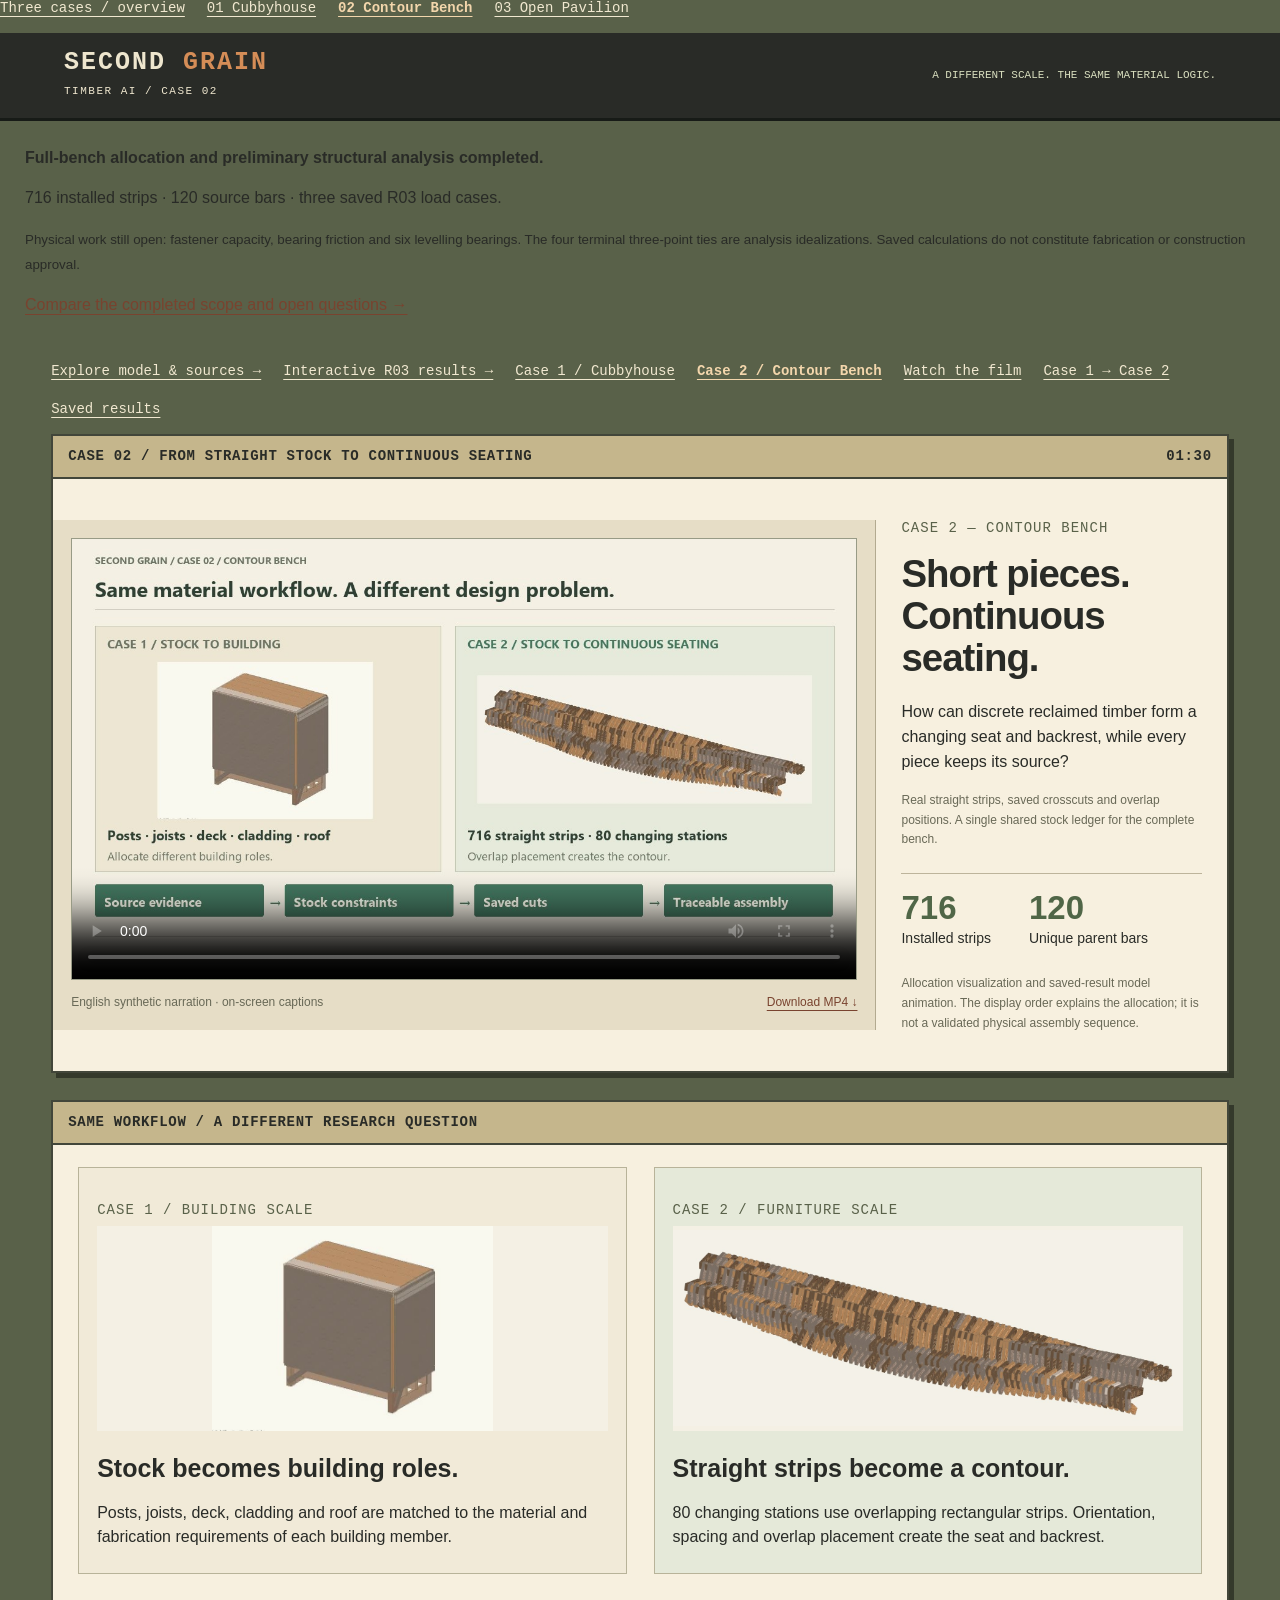
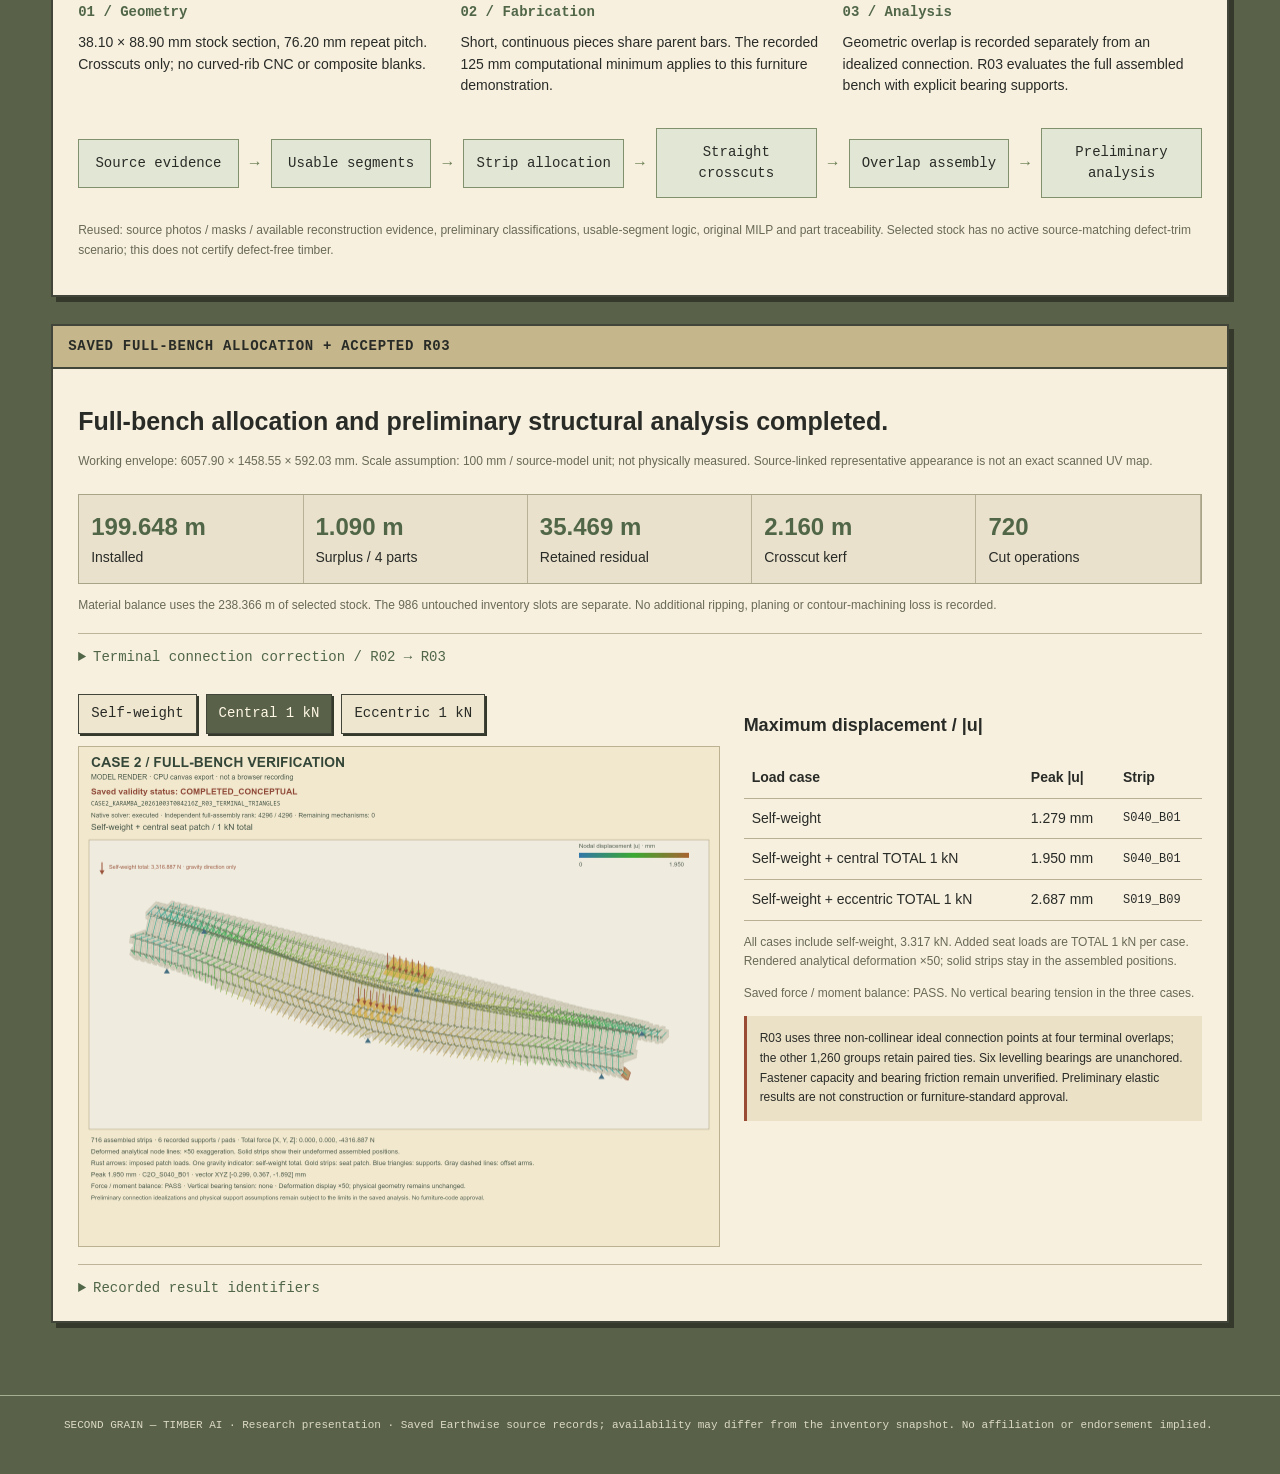
==== case2/index.html @ 90bf0694 "Publish SECOND GRAIN research website" ====
<!doctype html><html lang="en"><head><meta charset="utf-8"><meta name="viewport" content="width=device-width,initial-scale=1"><title>SECOND GRAIN — Case 2 / Contour Bench</title><meta name="description" content="Case 2: how 716 straight reclaimed strips become continuous seating. A narrated film of saved cutting, allocation and preliminary Karamba results."><link rel="stylesheet" href="story.css"><link rel="stylesheet" href="/second-grain-timber/assets/research-nav.css"></head><body><nav class="research-nav" aria-label="Research cases"><a href="/second-grain-timber/cases/">Three cases / overview</a><a href="/second-grain-timber/#allocation">01 Cubbyhouse</a><a href="/second-grain-timber/case2/explore/#assembly" aria-current="page">02 Contour Bench</a><a href="/second-grain-timber/case3/#assembly">03 Open Pavilion</a></nav>
<a class="skip" href="#film">Skip to film</a><header><a class="brand" href="/second-grain-timber/">SECOND <b>GRAIN</b><small>TIMBER AI / CASE 02</small></a><span>A DIFFERENT SCALE. THE SAME MATERIAL LOGIC.</span></header><aside class="research-scope" aria-label="Completed scope and remaining validation"><strong>Full-bench allocation and preliminary structural analysis completed.</strong><p>716 installed strips · 120 source bars · three saved R03 load cases.</p><p><small>Physical work still open: fastener capacity, bearing friction and six levelling bearings. The four terminal three-point ties are analysis idealizations. Saved calculations do not constitute fabrication or construction approval.</small></p><a href="/second-grain-timber/cases/#boundaries">Compare the completed scope and open questions →</a></aside>
<main><nav><a href="/second-grain-timber/case2/explore/#assembly">Explore model & sources →</a><a href="/second-grain-timber/case2/explore/#verification">Interactive R03 results →</a><a href="/second-grain-timber/#stock-to-building-film">Case 1 / Cubbyhouse</a><a href="#film" aria-current="page">Case 2 / Contour Bench</a><a href="#film">Watch the film</a><a href="#difference">Case 1 → Case 2</a><a href="#results">Saved results</a></nav>
<section class="window" id="film"><div class="titlebar"><span>CASE 02 / FROM STRAIGHT STOCK TO CONTINUOUS SEATING</span><span>01:30</span></div><div class="film-layout"><div class="screen"><video controls playsinline preload="metadata" poster="assets/poster.jpg"><source src="assets/case2-story.mp4" type="video/mp4"><track kind="captions" label="English" srclang="en" src="assets/case2-film.vtt">Download the MP4 to play the film.</video><div class="film-meta"><span>English synthetic narration · on-screen captions</span><a href="assets/case2-story.mp4" download>Download MP4 ↓</a></div></div><aside><p class="eyebrow">CASE 2 — CONTOUR BENCH</p><h1>Short pieces.<br>Continuous seating.</h1><p>How can discrete reclaimed timber form a changing seat and backrest, while every piece keeps its source?</p><p class="caption">Real straight strips, saved crosscuts and overlap positions. A single shared stock ledger for the complete bench.</p><div class="stats"><div><b>716</b><span>Installed strips</span></div><div><b>120</b><span>Unique parent bars</span></div></div><p class="caption">Allocation visualization and saved-result model animation. The display order explains the allocation; it is not a validated physical assembly sequence.</p></aside></div></section>
<section class="window" id="difference"><div class="titlebar">SAME WORKFLOW / A DIFFERENT RESEARCH QUESTION</div><div class="content"><div class="comparison"><article><p class="eyebrow">CASE 1 / BUILDING SCALE</p><img src="assets/case1-building.jpg" alt="Saved Case 1 allocated building model"><h2>Stock becomes building roles.</h2><p>Posts, joists, deck, cladding and roof are matched to the material and fabrication requirements of each building member.</p></article><article><p class="eyebrow">CASE 2 / FURNITURE SCALE</p><img src="assets/case2-bench.jpg" alt="The accepted complete 716-strip bench"><h2>Straight strips become a contour.</h2><p>80 changing stations use overlapping rectangular strips. Orientation, spacing and overlap placement create the seat and backrest.</p></article></div><div class="difference-grid"><div><b>01 / Geometry</b><p>38.10 × 88.90 mm stock section, 76.20 mm repeat pitch. Crosscuts only; no curved-rib CNC or composite blanks.</p></div><div><b>02 / Fabrication</b><p>Short, continuous pieces share parent bars. The recorded 125 mm computational minimum applies to this furniture demonstration.</p></div><div><b>03 / Analysis</b><p>Geometric overlap is recorded separately from an idealized connection. R03 evaluates the full assembled bench with explicit bearing supports.</p></div></div><div class="flow" aria-label="Case 2 material workflow"><span>Source evidence</span><i>→</i><span>Usable segments</span><i>→</i><span>Strip allocation</span><i>→</i><span>Straight crosscuts</span><i>→</i><span>Overlap assembly</span><i>→</i><span>Preliminary analysis</span></div><p class="caption">Reused: source photos / masks / available reconstruction evidence, preliminary classifications, usable-segment logic, original MILP and part traceability. Selected stock has no active source-matching defect-trim scenario; this does not certify defect-free timber.</p></div></section>
<section class="window" id="results"><div class="titlebar">SAVED FULL-BENCH ALLOCATION + ACCEPTED R03</div><div class="content"><h2>Full-bench allocation and preliminary structural analysis completed.</h2><p class="caption">Working envelope: 6057.90 × 1458.55 × 592.03 mm. Scale assumption: 100 mm / source-model unit; not physically measured. Source-linked representative appearance is not an exact scanned UV map.</p><div class="balance"><div><b>199.648 m</b><span>Installed</span></div><div><b>1.090 m</b><span>Surplus / 4 parts</span></div><div><b>35.469 m</b><span>Retained residual</span></div><div><b>2.160 m</b><span>Crosscut kerf</span></div><div><b>720</b><span>Cut operations</span></div></div><p class="caption">Material balance uses the 238.366 m of selected stock. The 986 untouched inventory slots are separate. No additional ripping, planing or contour-machining loss is recorded.</p><details><summary>Terminal connection correction / R02 → R03</summary><img class="detail" src="assets/terminal.png" alt="Four terminal overlap groups, original paired points and added non-collinear third point"><p class="caption">R02 is retained as mechanism diagnosis. Its invalid force/displacement results are not used for an improvement percentage.</p></details><div class="result-grid"><div><div class="case-controls" role="group" aria-label="Saved load case"><button type="button" data-case="sw" aria-pressed="false">Self-weight</button><button type="button" data-case="central" aria-pressed="true">Central 1 kN</button><button type="button" data-case="eccentric" aria-pressed="false">Eccentric 1 kN</button></div><a id="result-link" href="assets/central.png" target="_blank" rel="noopener"><img id="result-image" src="assets/central.png" alt="Saved R03 central load case with supports, loads and displacement legend"></a></div><div><h3>Maximum displacement / |u|</h3><div class="table-wrap"><table><thead><tr><th>Load case</th><th>Peak |u|</th><th>Strip</th></tr></thead><tbody><tr><td>Self-weight</td><td>1.279 mm</td><td>S040_B01</td></tr><tr><td>Self-weight + central TOTAL 1 kN</td><td>1.950 mm</td><td>S040_B01</td></tr><tr><td>Self-weight + eccentric TOTAL 1 kN</td><td>2.687 mm</td><td>S019_B09</td></tr></tbody></table></div><p class="caption">All cases include self-weight, 3.317 kN. Added seat loads are TOTAL 1 kN per case. Rendered analytical deformation ×50; solid strips stay in the assembled positions.</p><p class="caption">Saved force / moment balance: PASS. No vertical bearing tension in the three cases.</p><p class="assumptions">R03 uses three non-collinear ideal connection points at four terminal overlaps; the other 1,260 groups retain paired ties. Six levelling bearings are unanchored. Fastener capacity and bearing friction remain unverified. Preliminary elastic results are not construction or furniture-standard approval.</p></div></div><details class="records"><summary>Recorded result identifiers</summary><p>Allocation: <code>ALLOC_CASE2_FULL_20261003T072129Z_464628f7</code><br>Analysis: <code>CASE2_KARAMBA_20261003T084216Z_R03_TERMINAL_TRIANGLES</code></p><p class="caption">Saved bounded cutting-pattern result. No unrestricted global optimum claim. No detection, MILP or Karamba rerun for this presentation edit.</p><a href="assets/case.json" download>Compact saved-value extract ↓</a></details></div></section>
</main><footer>SECOND GRAIN — TIMBER AI · Research presentation · Saved Earthwise source records; availability may differ from the inventory snapshot. No affiliation or endorsement implied.</footer><script src="story.js"></script></body></html>
---- case2/story.css ----
:root{--paper:#eee6ce;--panel:#f7f0df;--ink:#292b27;--olive:#596149;--rust:#994c33;--line:#42463a;--muted:#696957}*{box-sizing:border-box}html{scroll-behavior:smooth}body{margin:0;background:var(--olive);color:var(--ink);font:16px/1.55 "Segoe UI",Arial,sans-serif}a{color:#79432f;text-underline-offset:4px}a:focus-visible,button:focus-visible,summary:focus-visible{outline:3px solid #d89b47;outline-offset:4px}.skip{position:absolute;left:-9999px}.skip:focus{left:12px;top:12px;background:white;padding:10px;z-index:10}header{background:#292b27;color:var(--paper);min-height:76px;border-bottom:3px solid #171b17;display:flex;align-items:center;justify-content:space-between;gap:20px;padding:17px 5vw}.brand{color:var(--paper);font:700 25px/1 Consolas,monospace;letter-spacing:2px;text-decoration:none}.brand b{color:#d58d57}.brand small{display:block;font:11px/1.7 Consolas,monospace;letter-spacing:1.5px;margin-top:7px}header>span{font:11px/1.4 Consolas,monospace;color:#d9dfbf}main{max-width:1510px;margin:0 auto;padding:20px 4vw 45px}nav{display:flex;gap:22px;margin:0 0 17px;flex-wrap:wrap}nav a{color:#f1e8d0;font:13px Consolas,monospace}.window{background:var(--panel);border:2px solid var(--line);box-shadow:5px 5px #34392b;scroll-margin-top:20px;margin-bottom:27px}.titlebar{background:#c5b68c;border-bottom:2px solid var(--line);padding:10px 15px;display:flex;justify-content:space-between;gap:20px;font:700 12px/1.5 Consolas,monospace;letter-spacing:.7px}.film-layout{display:grid;grid-template-columns:minmax(0,2.35fr) minmax(260px,1fr);align-items:center}.screen{padding:18px;background:#e6ddc6;border-right:1px solid #b3aa90}video{display:block;width:100%;aspect-ratio:16/9;background:#f4f0e4;border:1px solid #989b86}.film-meta{display:flex;justify-content:space-between;gap:18px;flex-wrap:wrap;margin-top:13px;font-size:12px;color:var(--muted)}aside{padding:25px}.eyebrow{font:12px/1.5 Consolas,monospace;color:#596149;letter-spacing:1px}h1{font-size:clamp(28px,3vw,43px);line-height:1.1;letter-spacing:-1px;margin:13px 0 21px}h2{font-size:25px;line-height:1.25;margin:15px 0}h3{font-size:18px}.caption{font-size:12px;line-height:1.65;color:var(--muted)}.stats{display:flex;gap:38px;margin:23px 0;border-top:1px solid #bdb49b;padding-top:16px}.stats b{display:block;font-size:33px;color:#506647;line-height:1.1}.stats span{font-size:12px}.content{padding:22px 25px}.comparison{display:grid;grid-template-columns:1fr 1fr;gap:27px}.comparison article{border:1px solid #b8b399;background:#f1ead8;padding:18px}.comparison article:last-child{background:#e5e9d9}.comparison img{width:100%;height:205px;object-fit:contain;background:#f4f0e4}.comparison p{margin-bottom:5px}.difference-grid{display:grid;grid-template-columns:repeat(3,1fr);gap:23px;margin:25px 0 22px}.difference-grid b{font:700 14px Consolas,monospace;color:#506647}.difference-grid p{font-size:14px;margin:8px 0}.flow{display:flex;align-items:center;gap:8px;flex-wrap:wrap;margin:23px 0}.flow span{flex:1;min-width:120px;text-align:center;padding:13px 7px;border:1px solid #81916e;background:#e1e7d4;font:12px/1.5 Consolas,monospace}.flow i{font-style:normal;color:#697d51}.balance{display:grid;grid-template-columns:repeat(5,1fr);border:1px solid #a8a487;margin-top:22px}.balance>div{padding:13px 12px;background:#e9e1cc;border-right:1px solid #b8b197}.balance b{display:block;font-size:24px;color:#506647}.balance span{font-size:12px}.result-grid{display:grid;grid-template-columns:1.4fr 1fr;gap:24px;margin:26px 0 16px}.result-grid img{width:100%;display:block;border:1px solid #bcb292;margin-top:12px}button{font:12px/1.4 Consolas,monospace;padding:9px 12px;background:var(--paper);border:1px solid #42463a;box-shadow:2px 2px #34392b;cursor:pointer;color:var(--ink)}button[aria-pressed=true]{background:#596149;color:#fff8e5}.case-controls{display:flex;gap:9px;flex-wrap:wrap}.table-wrap{overflow:auto}table{border-collapse:collapse;font-size:12px;width:100%}td,th{text-align:left;padding:9px 8px;border-bottom:1px solid #b9b094}td:last-child{white-space:nowrap;font:12px Consolas,monospace}.assumptions{border-left:3px solid #994c33;background:#ebe1c7;padding:13px;font-size:12px;line-height:1.65}details{border-top:1px solid #bdb49a;margin-top:17px;padding-top:12px}summary{cursor:pointer;font:13px/1.6 Consolas,monospace;color:#506647}.detail{display:block;max-width:100%;width:830px;margin:18px auto}code{font-size:11px;overflow-wrap:anywhere}.records p{font-size:12px}.workspace-links{display:flex;gap:20px;flex-wrap:wrap}.workspace-links[hidden]{display:none}footer{border-top:1px solid #a6ad91;color:#dddac4;padding:20px 5vw;font:11px/1.7 Consolas,monospace}@media(max-width:1060px){.film-layout{grid-template-columns:1fr}.screen{border-right:0;border-bottom:1px solid #b3aa90}aside{display:grid;grid-template-columns:1fr 1fr;gap:0 25px}aside h1{grid-column:1;grid-row:2/5}aside>.eyebrow{grid-column:1/-1}aside p{margin:7px 0}.stats{margin:10px 0;grid-column:2}.result-grid{grid-template-columns:1fr 1fr}}@media(max-width:720px){header{padding:16px 20px;align-items:flex-start}header>span{max-width:145px;font-size:9px}.brand{font-size:19px}main{padding:16px 12px 30px}.window{box-shadow:3px 3px #34392b}.titlebar{font-size:10px}.content{padding:17px}.screen{padding:9px}.film-meta{font-size:11px}.comparison,.result-grid,.difference-grid{grid-template-columns:1fr}.comparison img{height:180px}.balance{grid-template-columns:1fr 1fr}.balance>div{border-bottom:1px solid #b8b197}.balance b{font-size:23px}aside{display:block;padding:20px}aside h1{font-size:34px}.stats{margin:20px 0}.flow{gap:6px}.flow span{min-width:90px}.flow i{display:none}h2{font-size:22px}}@media(prefers-reduced-motion:reduce){html{scroll-behavior:auto}}

nav a,button,.titlebar,.eyebrow,.flow span,.stats span,.balance span,summary{font-size:14px}nav a[aria-current=page]{font-weight:bold;color:#f3d6ac}.table-wrap table{font-size:14px}.records p{font-size:14px}
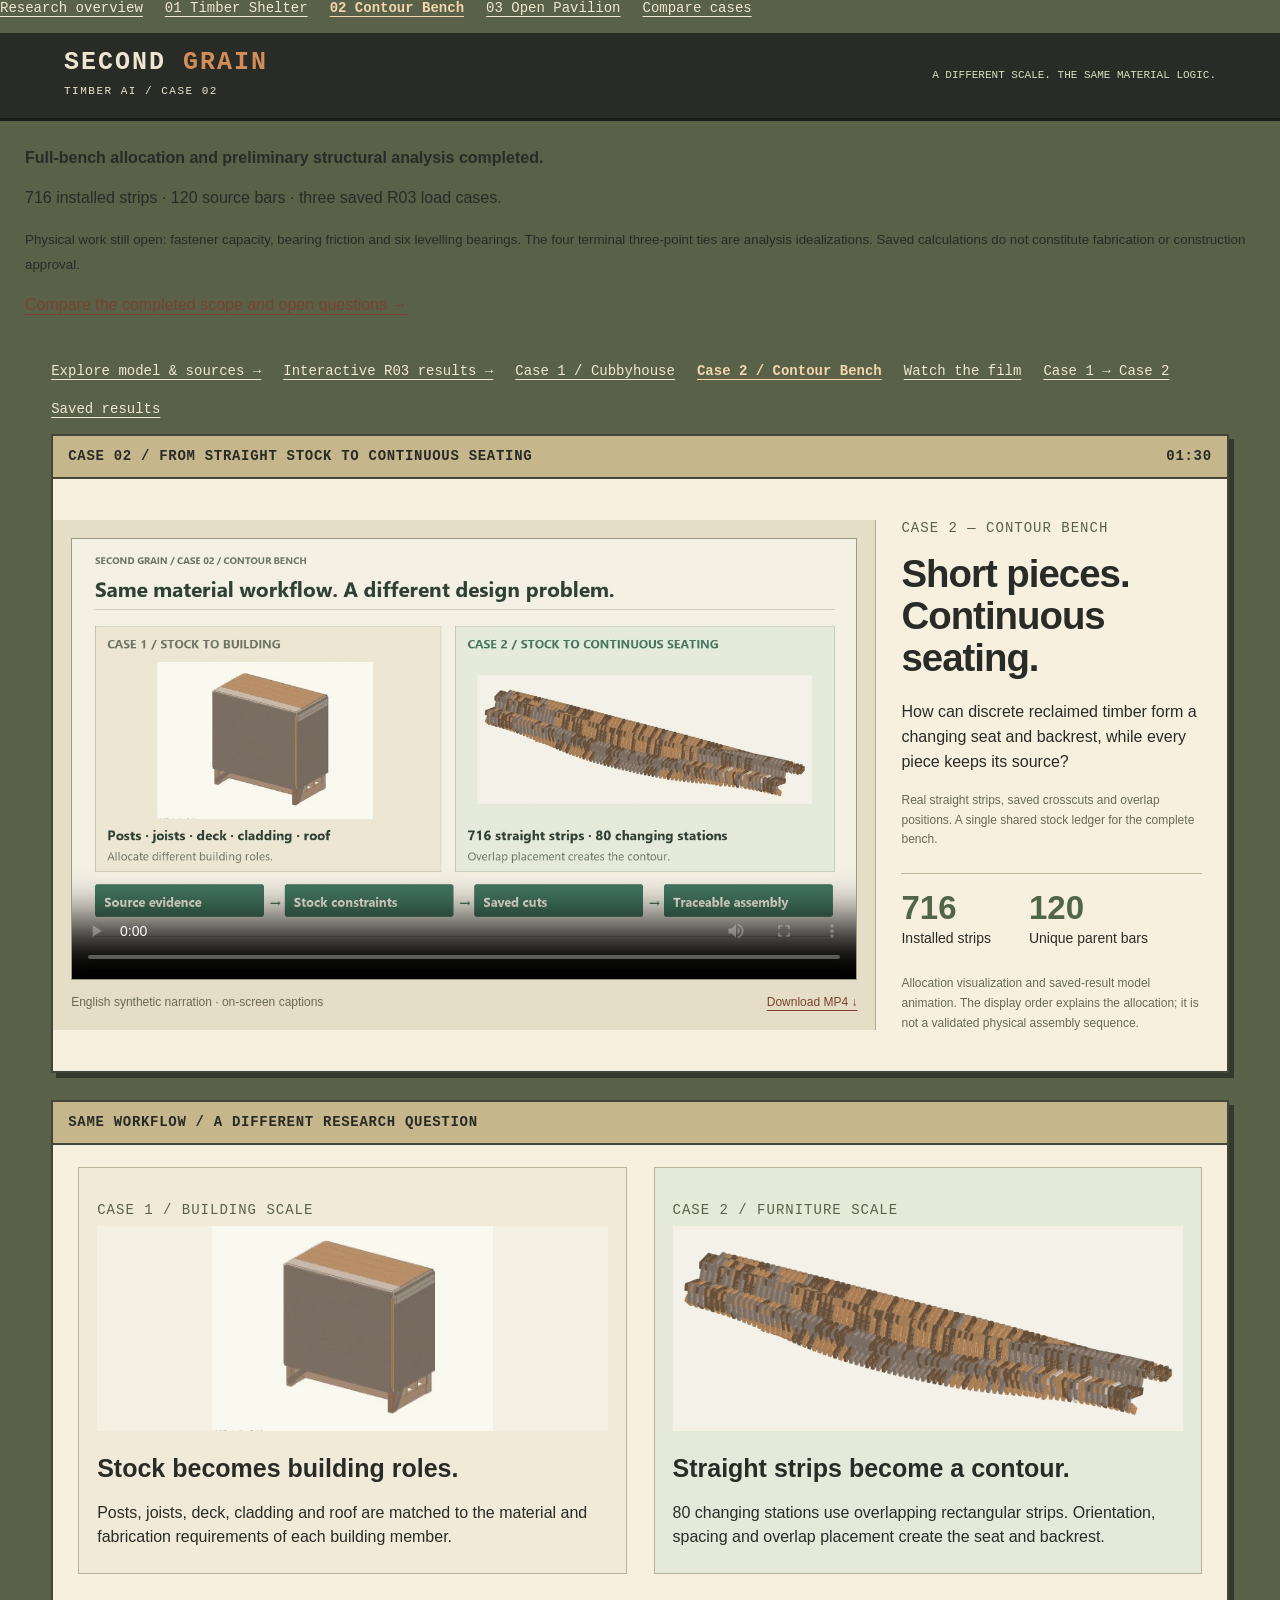
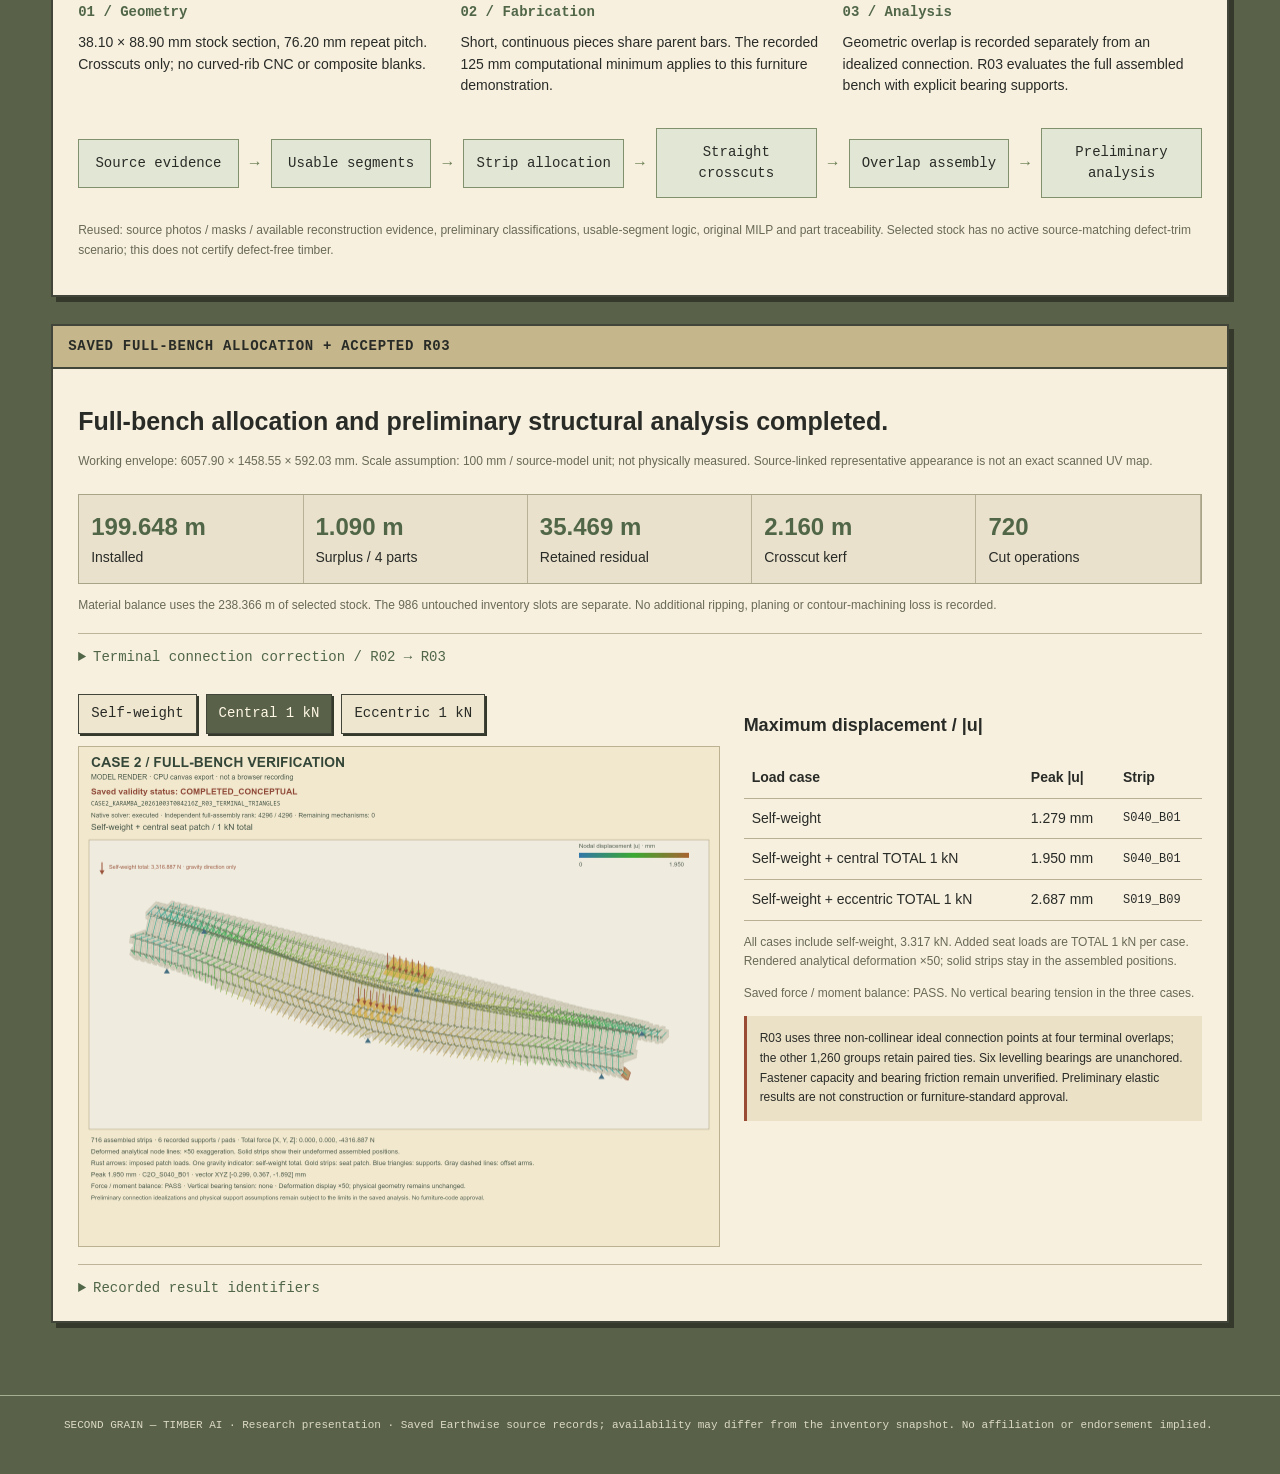
==== commit 16ab620f: "Refine the research presentation with Impeccable" ====
--- a/case2/index.html
+++ b/case2/index.html
@@ -1,4 +1,4 @@
-<!doctype html><html lang="en"><head><meta charset="utf-8"><meta name="viewport" content="width=device-width,initial-scale=1"><title>SECOND GRAIN — Case 2 / Contour Bench</title><meta name="description" content="Case 2: how 716 straight reclaimed strips become continuous seating. A narrated film of saved cutting, allocation and preliminary Karamba results."><link rel="stylesheet" href="story.css"><link rel="stylesheet" href="/second-grain-timber/assets/research-nav.css"></head><body><nav class="research-nav" aria-label="Research cases"><a href="/second-grain-timber/cases/">Three cases / overview</a><a href="/second-grain-timber/#allocation">01 Cubbyhouse</a><a href="/second-grain-timber/case2/explore/#assembly" aria-current="page">02 Contour Bench</a><a href="/second-grain-timber/case3/#assembly">03 Open Pavilion</a></nav>
+<!doctype html><html lang="en"><head><meta charset="utf-8"><meta name="viewport" content="width=device-width,initial-scale=1"><title>SECOND GRAIN — Case 2 / Contour Bench</title><meta name="description" content="Case 2: how 716 straight reclaimed strips become continuous seating. A narrated film of saved cutting, allocation and preliminary Karamba results."><link rel="stylesheet" href="story.css"><link rel="stylesheet" href="/second-grain-timber/assets/research-nav.css"></head><body><nav class="research-nav" aria-label="Research cases"><a href="/second-grain-timber/showcase/#overview">Research overview</a><a href="/second-grain-timber/#allocation">01 Timber Shelter</a><a href="/second-grain-timber/case2/explore/#assembly" aria-current="page">02 Contour Bench</a><a href="/second-grain-timber/case3/#assembly">03 Open Pavilion</a><a class="research-return" href="/second-grain-timber/showcase/#cases">Compare cases</a></nav>
 <a class="skip" href="#film">Skip to film</a><header><a class="brand" href="/second-grain-timber/">SECOND <b>GRAIN</b><small>TIMBER AI / CASE 02</small></a><span>A DIFFERENT SCALE. THE SAME MATERIAL LOGIC.</span></header><aside class="research-scope" aria-label="Completed scope and remaining validation"><strong>Full-bench allocation and preliminary structural analysis completed.</strong><p>716 installed strips · 120 source bars · three saved R03 load cases.</p><p><small>Physical work still open: fastener capacity, bearing friction and six levelling bearings. The four terminal three-point ties are analysis idealizations. Saved calculations do not constitute fabrication or construction approval.</small></p><a href="/second-grain-timber/cases/#boundaries">Compare the completed scope and open questions →</a></aside>
 <main><nav><a href="/second-grain-timber/case2/explore/#assembly">Explore model & sources →</a><a href="/second-grain-timber/case2/explore/#verification">Interactive R03 results →</a><a href="/second-grain-timber/#stock-to-building-film">Case 1 / Cubbyhouse</a><a href="#film" aria-current="page">Case 2 / Contour Bench</a><a href="#film">Watch the film</a><a href="#difference">Case 1 → Case 2</a><a href="#results">Saved results</a></nav>
 <section class="window" id="film"><div class="titlebar"><span>CASE 02 / FROM STRAIGHT STOCK TO CONTINUOUS SEATING</span><span>01:30</span></div><div class="film-layout"><div class="screen"><video controls playsinline preload="metadata" poster="assets/poster.jpg"><source src="assets/case2-story.mp4" type="video/mp4"><track kind="captions" label="English" srclang="en" src="assets/case2-film.vtt">Download the MP4 to play the film.</video><div class="film-meta"><span>English synthetic narration · on-screen captions</span><a href="assets/case2-story.mp4" download>Download MP4 ↓</a></div></div><aside><p class="eyebrow">CASE 2 — CONTOUR BENCH</p><h1>Short pieces.<br>Continuous seating.</h1><p>How can discrete reclaimed timber form a changing seat and backrest, while every piece keeps its source?</p><p class="caption">Real straight strips, saved crosscuts and overlap positions. A single shared stock ledger for the complete bench.</p><div class="stats"><div><b>716</b><span>Installed strips</span></div><div><b>120</b><span>Unique parent bars</span></div></div><p class="caption">Allocation visualization and saved-result model animation. The display order explains the allocation; it is not a validated physical assembly sequence.</p></aside></div></section>
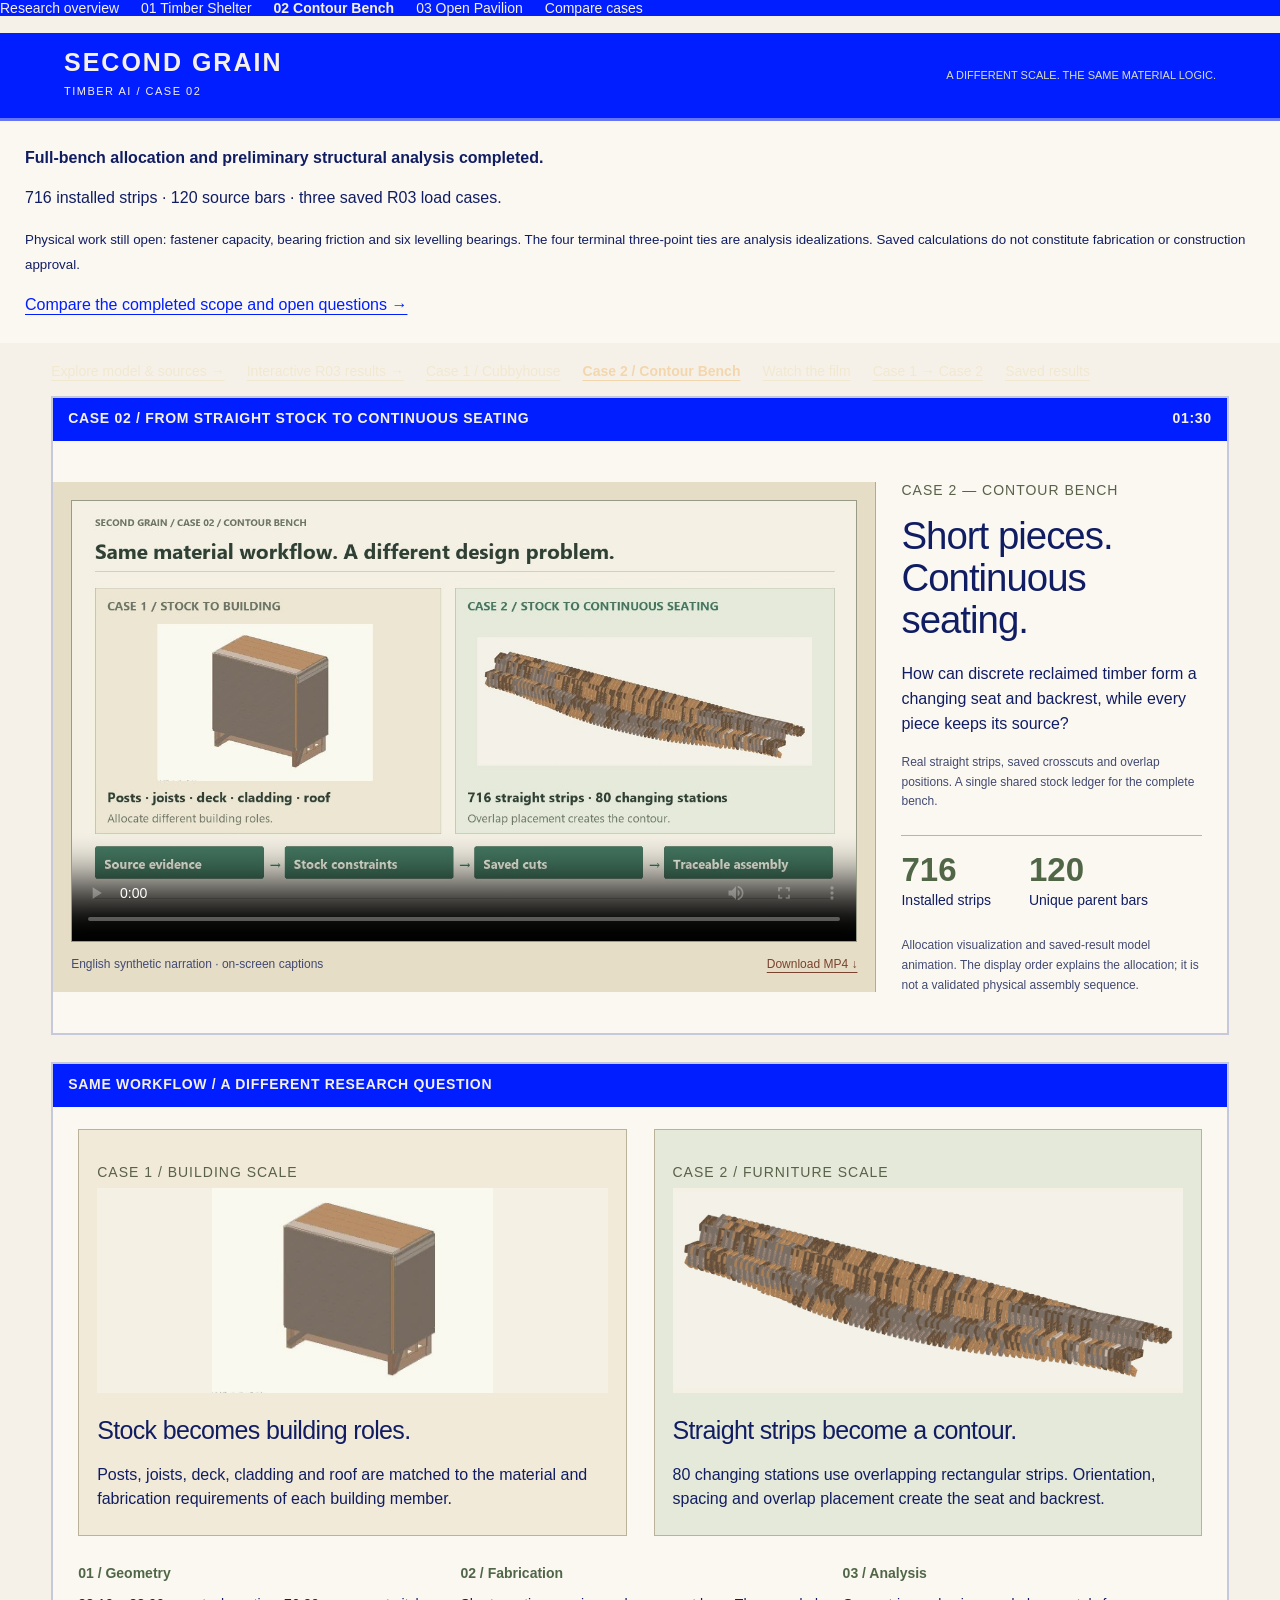
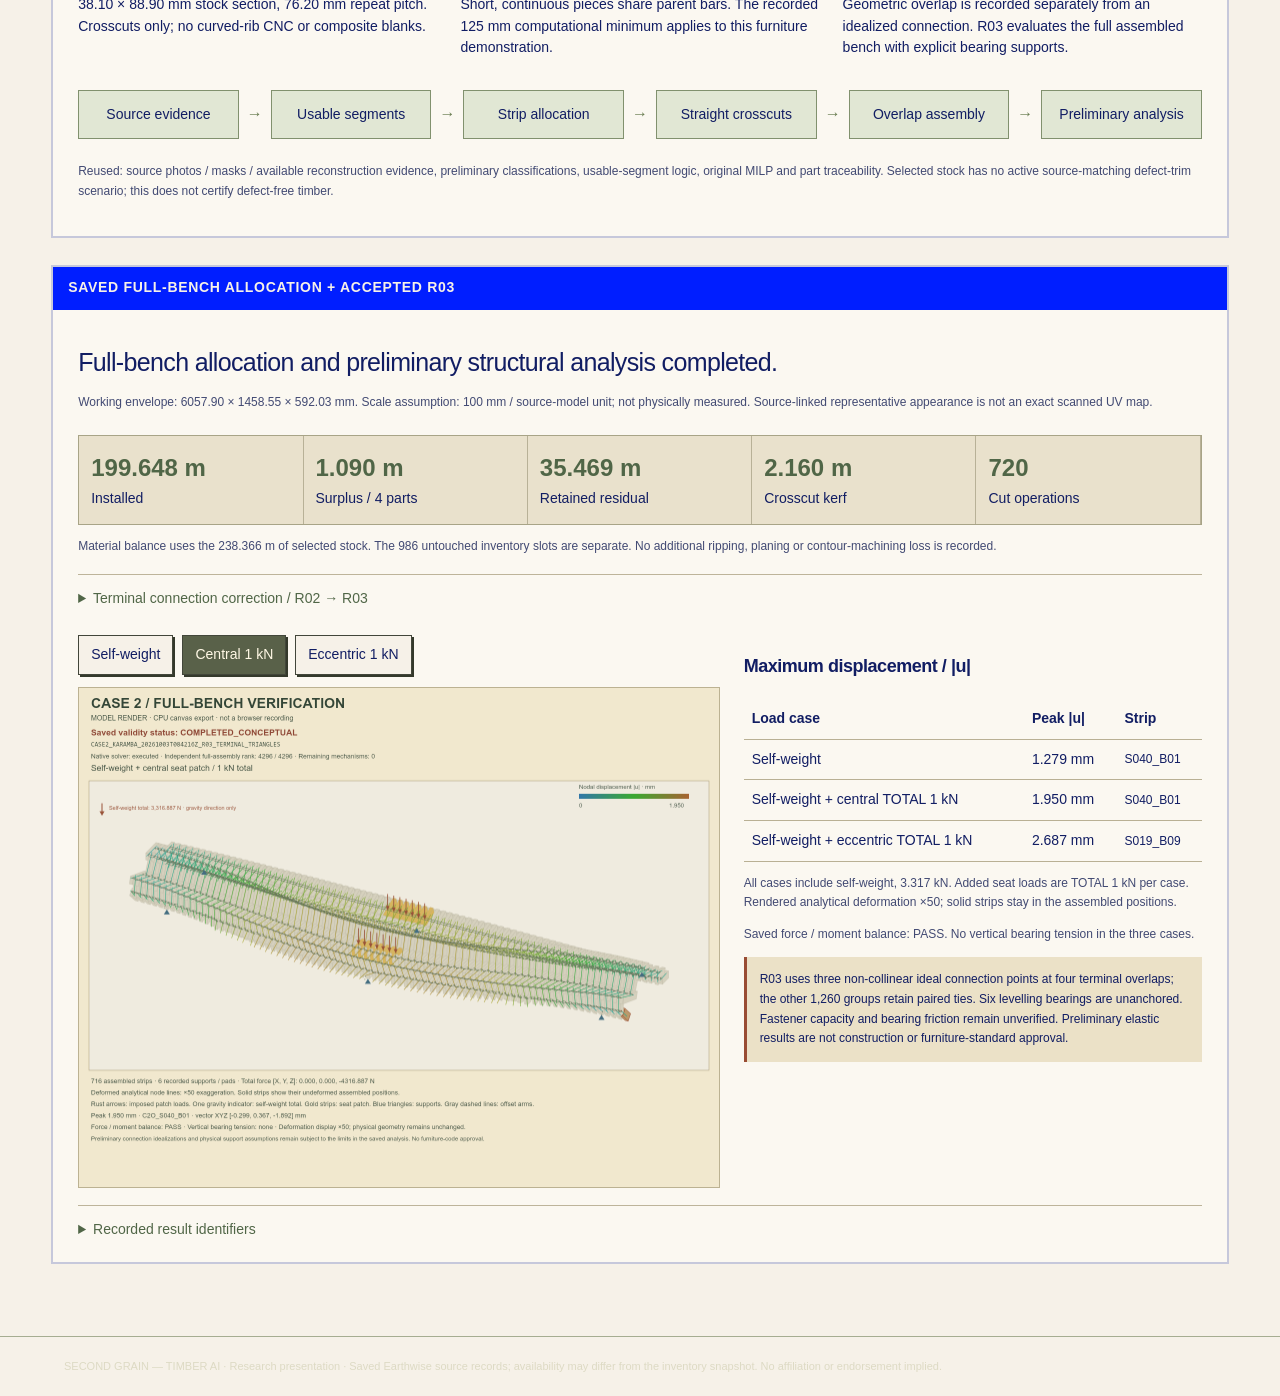
==== commit 9762aeb5: "Apply the electric-blue portfolio palette across the research site" ====
--- a/case2/index.html
+++ b/case2/index.html
@@ -1,7 +1,9 @@
-<!doctype html><html lang="en"><head><meta charset="utf-8"><meta name="viewport" content="width=device-width,initial-scale=1"><title>SECOND GRAIN — Case 2 / Contour Bench</title><meta name="description" content="Case 2: how 716 straight reclaimed strips become continuous seating. A narrated film of saved cutting, allocation and preliminary Karamba results."><link rel="stylesheet" href="story.css"><link rel="stylesheet" href="/second-grain-timber/assets/research-nav.css"></head><body><nav class="research-nav" aria-label="Research cases"><a href="/second-grain-timber/showcase/#overview">Research overview</a><a href="/second-grain-timber/#allocation">01 Timber Shelter</a><a href="/second-grain-timber/case2/explore/#assembly" aria-current="page">02 Contour Bench</a><a href="/second-grain-timber/case3/#assembly">03 Open Pavilion</a><a class="research-return" href="/second-grain-timber/showcase/#cases">Compare cases</a></nav>
-<a class="skip" href="#film">Skip to film</a><header><a class="brand" href="/second-grain-timber/">SECOND <b>GRAIN</b><small>TIMBER AI / CASE 02</small></a><span>A DIFFERENT SCALE. THE SAME MATERIAL LOGIC.</span></header><aside class="research-scope" aria-label="Completed scope and remaining validation"><strong>Full-bench allocation and preliminary structural analysis completed.</strong><p>716 installed strips · 120 source bars · three saved R03 load cases.</p><p><small>Physical work still open: fastener capacity, bearing friction and six levelling bearings. The four terminal three-point ties are analysis idealizations. Saved calculations do not constitute fabrication or construction approval.</small></p><a href="/second-grain-timber/cases/#boundaries">Compare the completed scope and open questions →</a></aside>
-<main><nav><a href="/second-grain-timber/case2/explore/#assembly">Explore model & sources →</a><a href="/second-grain-timber/case2/explore/#verification">Interactive R03 results →</a><a href="/second-grain-timber/#stock-to-building-film">Case 1 / Cubbyhouse</a><a href="#film" aria-current="page">Case 2 / Contour Bench</a><a href="#film">Watch the film</a><a href="#difference">Case 1 → Case 2</a><a href="#results">Saved results</a></nav>
-<section class="window" id="film"><div class="titlebar"><span>CASE 02 / FROM STRAIGHT STOCK TO CONTINUOUS SEATING</span><span>01:30</span></div><div class="film-layout"><div class="screen"><video controls playsinline preload="metadata" poster="assets/poster.jpg"><source src="assets/case2-story.mp4" type="video/mp4"><track kind="captions" label="English" srclang="en" src="assets/case2-film.vtt">Download the MP4 to play the film.</video><div class="film-meta"><span>English synthetic narration · on-screen captions</span><a href="assets/case2-story.mp4" download>Download MP4 ↓</a></div></div><aside><p class="eyebrow">CASE 2 — CONTOUR BENCH</p><h1>Short pieces.<br>Continuous seating.</h1><p>How can discrete reclaimed timber form a changing seat and backrest, while every piece keeps its source?</p><p class="caption">Real straight strips, saved crosscuts and overlap positions. A single shared stock ledger for the complete bench.</p><div class="stats"><div><b>716</b><span>Installed strips</span></div><div><b>120</b><span>Unique parent bars</span></div></div><p class="caption">Allocation visualization and saved-result model animation. The display order explains the allocation; it is not a validated physical assembly sequence.</p></aside></div></section>
-<section class="window" id="difference"><div class="titlebar">SAME WORKFLOW / A DIFFERENT RESEARCH QUESTION</div><div class="content"><div class="comparison"><article><p class="eyebrow">CASE 1 / BUILDING SCALE</p><img src="assets/case1-building.jpg" alt="Saved Case 1 allocated building model"><h2>Stock becomes building roles.</h2><p>Posts, joists, deck, cladding and roof are matched to the material and fabrication requirements of each building member.</p></article><article><p class="eyebrow">CASE 2 / FURNITURE SCALE</p><img src="assets/case2-bench.jpg" alt="The accepted complete 716-strip bench"><h2>Straight strips become a contour.</h2><p>80 changing stations use overlapping rectangular strips. Orientation, spacing and overlap placement create the seat and backrest.</p></article></div><div class="difference-grid"><div><b>01 / Geometry</b><p>38.10 × 88.90 mm stock section, 76.20 mm repeat pitch. Crosscuts only; no curved-rib CNC or composite blanks.</p></div><div><b>02 / Fabrication</b><p>Short, continuous pieces share parent bars. The recorded 125 mm computational minimum applies to this furniture demonstration.</p></div><div><b>03 / Analysis</b><p>Geometric overlap is recorded separately from an idealized connection. R03 evaluates the full assembled bench with explicit bearing supports.</p></div></div><div class="flow" aria-label="Case 2 material workflow"><span>Source evidence</span><i>→</i><span>Usable segments</span><i>→</i><span>Strip allocation</span><i>→</i><span>Straight crosscuts</span><i>→</i><span>Overlap assembly</span><i>→</i><span>Preliminary analysis</span></div><p class="caption">Reused: source photos / masks / available reconstruction evidence, preliminary classifications, usable-segment logic, original MILP and part traceability. Selected stock has no active source-matching defect-trim scenario; this does not certify defect-free timber.</p></div></section>
-<section class="window" id="results"><div class="titlebar">SAVED FULL-BENCH ALLOCATION + ACCEPTED R03</div><div class="content"><h2>Full-bench allocation and preliminary structural analysis completed.</h2><p class="caption">Working envelope: 6057.90 × 1458.55 × 592.03 mm. Scale assumption: 100 mm / source-model unit; not physically measured. Source-linked representative appearance is not an exact scanned UV map.</p><div class="balance"><div><b>199.648 m</b><span>Installed</span></div><div><b>1.090 m</b><span>Surplus / 4 parts</span></div><div><b>35.469 m</b><span>Retained residual</span></div><div><b>2.160 m</b><span>Crosscut kerf</span></div><div><b>720</b><span>Cut operations</span></div></div><p class="caption">Material balance uses the 238.366 m of selected stock. The 986 untouched inventory slots are separate. No additional ripping, planing or contour-machining loss is recorded.</p><details><summary>Terminal connection correction / R02 → R03</summary><img class="detail" src="assets/terminal.png" alt="Four terminal overlap groups, original paired points and added non-collinear third point"><p class="caption">R02 is retained as mechanism diagnosis. Its invalid force/displacement results are not used for an improvement percentage.</p></details><div class="result-grid"><div><div class="case-controls" role="group" aria-label="Saved load case"><button type="button" data-case="sw" aria-pressed="false">Self-weight</button><button type="button" data-case="central" aria-pressed="true">Central 1 kN</button><button type="button" data-case="eccentric" aria-pressed="false">Eccentric 1 kN</button></div><a id="result-link" href="assets/central.png" target="_blank" rel="noopener"><img id="result-image" src="assets/central.png" alt="Saved R03 central load case with supports, loads and displacement legend"></a></div><div><h3>Maximum displacement / |u|</h3><div class="table-wrap"><table><thead><tr><th>Load case</th><th>Peak |u|</th><th>Strip</th></tr></thead><tbody><tr><td>Self-weight</td><td>1.279 mm</td><td>S040_B01</td></tr><tr><td>Self-weight + central TOTAL 1 kN</td><td>1.950 mm</td><td>S040_B01</td></tr><tr><td>Self-weight + eccentric TOTAL 1 kN</td><td>2.687 mm</td><td>S019_B09</td></tr></tbody></table></div><p class="caption">All cases include self-weight, 3.317 kN. Added seat loads are TOTAL 1 kN per case. Rendered analytical deformation ×50; solid strips stay in the assembled positions.</p><p class="caption">Saved force / moment balance: PASS. No vertical bearing tension in the three cases.</p><p class="assumptions">R03 uses three non-collinear ideal connection points at four terminal overlaps; the other 1,260 groups retain paired ties. Six levelling bearings are unanchored. Fastener capacity and bearing friction remain unverified. Preliminary elastic results are not construction or furniture-standard approval.</p></div></div><details class="records"><summary>Recorded result identifiers</summary><p>Allocation: <code>ALLOC_CASE2_FULL_20261003T072129Z_464628f7</code><br>Analysis: <code>CASE2_KARAMBA_20261003T084216Z_R03_TERMINAL_TRIANGLES</code></p><p class="caption">Saved bounded cutting-pattern result. No unrestricted global optimum claim. No detection, MILP or Karamba rerun for this presentation edit.</p><a href="assets/case.json" download>Compact saved-value extract ↓</a></details></div></section>
+<!doctype html><html lang="en"><head><meta charset="utf-8"><meta name="viewport" content="width=device-width,initial-scale=1"><title>SECOND GRAIN — Case 2 / Contour Bench</title><meta name="description" content="Case 2: how 716 straight reclaimed strips become continuous seating. A narrated film of saved cutting, allocation and preliminary Karamba results."><link rel="stylesheet" href="story.css"><link rel="stylesheet" href="/second-grain-timber/assets/research-nav.css">
+<link rel="stylesheet" href="../assets/blueprint.css?v=20261108-blue">
+</head><body><nav class="research-nav" aria-label="Research cases"><a href="/second-grain-timber/showcase/#overview">Research overview</a><a href="/second-grain-timber/#allocation">01 Timber Shelter</a><a href="/second-grain-timber/case2/explore/#assembly" aria-current="page">02 Contour Bench</a><a href="/second-grain-timber/case3/#assembly">03 Open Pavilion</a><a class="research-return" href="/second-grain-timber/showcase/#cases">Compare cases</a></nav>
+<a class="skip" href="#film">Skip to film</a><header><a class="brand" href="/second-grain-timber/">SECOND <b>GRAIN</b><small>TIMBER AI / CASE 02</small></a><span>A DIFFERENT SCALE. THE SAME MATERIAL LOGIC.</span></header><aside class="research-scope" aria-label="Completed scope and remaining validation"><strong>Full-bench allocation and preliminary structural analysis completed.</strong><p>716 installed strips · 120 source bars · three saved R03 load cases.</p><p><small>Physical work still open: fastener capacity, bearing friction and six levelling bearings. The four terminal three-point ties are analysis idealizations. Saved calculations do not constitute fabrication or construction approval.</small></p><a href="/second-grain-timber/cases/#boundaries">Compare the completed scope and open questions →</a></aside>
+<main><nav><a href="/second-grain-timber/case2/explore/#assembly">Explore model & sources →</a><a href="/second-grain-timber/case2/explore/#verification">Interactive R03 results →</a><a href="/second-grain-timber/#stock-to-building-film">Case 1 / Cubbyhouse</a><a href="#film" aria-current="page">Case 2 / Contour Bench</a><a href="#film">Watch the film</a><a href="#difference">Case 1 → Case 2</a><a href="#results">Saved results</a></nav>
+<section class="window" id="film"><div class="titlebar"><span>CASE 02 / FROM STRAIGHT STOCK TO CONTINUOUS SEATING</span><span>01:30</span></div><div class="film-layout"><div class="screen"><video controls playsinline preload="metadata" poster="assets/poster.jpg"><source src="assets/case2-story.mp4" type="video/mp4"><track kind="captions" label="English" srclang="en" src="assets/case2-film.vtt">Download the MP4 to play the film.</video><div class="film-meta"><span>English synthetic narration · on-screen captions</span><a href="assets/case2-story.mp4" download>Download MP4 ↓</a></div></div><aside><p class="eyebrow">CASE 2 — CONTOUR BENCH</p><h1>Short pieces.<br>Continuous seating.</h1><p>How can discrete reclaimed timber form a changing seat and backrest, while every piece keeps its source?</p><p class="caption">Real straight strips, saved crosscuts and overlap positions. A single shared stock ledger for the complete bench.</p><div class="stats"><div><b>716</b><span>Installed strips</span></div><div><b>120</b><span>Unique parent bars</span></div></div><p class="caption">Allocation visualization and saved-result model animation. The display order explains the allocation; it is not a validated physical assembly sequence.</p></aside></div></section>
+<section class="window" id="difference"><div class="titlebar">SAME WORKFLOW / A DIFFERENT RESEARCH QUESTION</div><div class="content"><div class="comparison"><article><p class="eyebrow">CASE 1 / BUILDING SCALE</p><img src="assets/case1-building.jpg" alt="Saved Case 1 allocated building model"><h2>Stock becomes building roles.</h2><p>Posts, joists, deck, cladding and roof are matched to the material and fabrication requirements of each building member.</p></article><article><p class="eyebrow">CASE 2 / FURNITURE SCALE</p><img src="assets/case2-bench.jpg" alt="The accepted complete 716-strip bench"><h2>Straight strips become a contour.</h2><p>80 changing stations use overlapping rectangular strips. Orientation, spacing and overlap placement create the seat and backrest.</p></article></div><div class="difference-grid"><div><b>01 / Geometry</b><p>38.10 × 88.90 mm stock section, 76.20 mm repeat pitch. Crosscuts only; no curved-rib CNC or composite blanks.</p></div><div><b>02 / Fabrication</b><p>Short, continuous pieces share parent bars. The recorded 125 mm computational minimum applies to this furniture demonstration.</p></div><div><b>03 / Analysis</b><p>Geometric overlap is recorded separately from an idealized connection. R03 evaluates the full assembled bench with explicit bearing supports.</p></div></div><div class="flow" aria-label="Case 2 material workflow"><span>Source evidence</span><i>→</i><span>Usable segments</span><i>→</i><span>Strip allocation</span><i>→</i><span>Straight crosscuts</span><i>→</i><span>Overlap assembly</span><i>→</i><span>Preliminary analysis</span></div><p class="caption">Reused: source photos / masks / available reconstruction evidence, preliminary classifications, usable-segment logic, original MILP and part traceability. Selected stock has no active source-matching defect-trim scenario; this does not certify defect-free timber.</p></div></section>
+<section class="window" id="results"><div class="titlebar">SAVED FULL-BENCH ALLOCATION + ACCEPTED R03</div><div class="content"><h2>Full-bench allocation and preliminary structural analysis completed.</h2><p class="caption">Working envelope: 6057.90 × 1458.55 × 592.03 mm. Scale assumption: 100 mm / source-model unit; not physically measured. Source-linked representative appearance is not an exact scanned UV map.</p><div class="balance"><div><b>199.648 m</b><span>Installed</span></div><div><b>1.090 m</b><span>Surplus / 4 parts</span></div><div><b>35.469 m</b><span>Retained residual</span></div><div><b>2.160 m</b><span>Crosscut kerf</span></div><div><b>720</b><span>Cut operations</span></div></div><p class="caption">Material balance uses the 238.366 m of selected stock. The 986 untouched inventory slots are separate. No additional ripping, planing or contour-machining loss is recorded.</p><details><summary>Terminal connection correction / R02 → R03</summary><img class="detail" src="assets/terminal.png" alt="Four terminal overlap groups, original paired points and added non-collinear third point"><p class="caption">R02 is retained as mechanism diagnosis. Its invalid force/displacement results are not used for an improvement percentage.</p></details><div class="result-grid"><div><div class="case-controls" role="group" aria-label="Saved load case"><button type="button" data-case="sw" aria-pressed="false">Self-weight</button><button type="button" data-case="central" aria-pressed="true">Central 1 kN</button><button type="button" data-case="eccentric" aria-pressed="false">Eccentric 1 kN</button></div><a id="result-link" href="assets/central.png" target="_blank" rel="noopener"><img id="result-image" src="assets/central.png" alt="Saved R03 central load case with supports, loads and displacement legend"></a></div><div><h3>Maximum displacement / |u|</h3><div class="table-wrap"><table><thead><tr><th>Load case</th><th>Peak |u|</th><th>Strip</th></tr></thead><tbody><tr><td>Self-weight</td><td>1.279 mm</td><td>S040_B01</td></tr><tr><td>Self-weight + central TOTAL 1 kN</td><td>1.950 mm</td><td>S040_B01</td></tr><tr><td>Self-weight + eccentric TOTAL 1 kN</td><td>2.687 mm</td><td>S019_B09</td></tr></tbody></table></div><p class="caption">All cases include self-weight, 3.317 kN. Added seat loads are TOTAL 1 kN per case. Rendered analytical deformation ×50; solid strips stay in the assembled positions.</p><p class="caption">Saved force / moment balance: PASS. No vertical bearing tension in the three cases.</p><p class="assumptions">R03 uses three non-collinear ideal connection points at four terminal overlaps; the other 1,260 groups retain paired ties. Six levelling bearings are unanchored. Fastener capacity and bearing friction remain unverified. Preliminary elastic results are not construction or furniture-standard approval.</p></div></div><details class="records"><summary>Recorded result identifiers</summary><p>Allocation: <code>ALLOC_CASE2_FULL_20261003T072129Z_464628f7</code><br>Analysis: <code>CASE2_KARAMBA_20261003T084216Z_R03_TERMINAL_TRIANGLES</code></p><p class="caption">Saved bounded cutting-pattern result. No unrestricted global optimum claim. No detection, MILP or Karamba rerun for this presentation edit.</p><a href="assets/case.json" download>Compact saved-value extract ↓</a></details></div></section>
 </main><footer>SECOND GRAIN — TIMBER AI · Research presentation · Saved Earthwise source records; availability may differ from the inventory snapshot. No affiliation or endorsement implied.</footer><script src="story.js"></script></body></html>
--- a/assets/blueprint.css
+++ b/assets/blueprint.css
@@ -0,0 +1,183 @@
+/* SECOND GRAIN / portfolio palette. The figures retain their evidence colors. */
+:root {
+  --portfolio-blue: #001eff;
+  --paper: #f6f1e8;
+  --panel: #fbf8f1;
+  --ink: #111d63;
+  --muted: #424a73;
+  --night: #101d86;
+  --olive: var(--portfolio-blue);
+  --rust: #1732c4;
+  --line: #c6c8db;
+  --acid: #e0e5ff;
+  --pale: #ecebfa;
+  --soft: #e7eaff;
+  --title: #e4e8ff;
+  --gold: #b5bfff;
+  --body: Arial, "Helvetica Neue", Helvetica, sans-serif;
+  --display: var(--body);
+}
+
+html { scrollbar-color: #7d8cff var(--paper); }
+body { color: var(--ink); background: var(--paper); }
+/* Legacy viewers declare individual font shorthands. Keep their sizing. */
+body, body :not(svg, svg *, pre, pre *, code, code *) {
+  font-family: var(--body) !important;
+}
+::selection { background: var(--portfolio-blue); color: var(--paper); }
+:is(h1,h2,h3) { letter-spacing: -.026em; }
+h1, h2 { font-weight: 400; }
+body > header, .mast, .research-nav {
+  background: var(--portfolio-blue);
+  color: var(--paper);
+  border-color: #f6f1e869;
+}
+.mast .brand, .mast .brand small, .mast > .archive-link,
+body > header .brand, body > header .brand small, body > header .brand b,
+.research-nav a, .research-nav a[aria-current="page"] { color: var(--paper); }
+.mast a:hover, .research-nav a:hover { color: white; text-decoration: underline; }
+.mast .brand { font-weight: 400; letter-spacing: .045em; }
+.chapter-nav {
+  background: var(--portfolio-blue);
+  border-color: #f6f1e869;
+  color: var(--paper);
+}
+.chapter-nav a, .chapter-nav a:hover { color: var(--paper); }
+.chapter-nav a[aria-current="page"] { color: var(--paper); border-color: var(--paper); }
+:is(.mast,.chapter-nav,.research-nav) a:focus-visible {
+  outline: 2px solid var(--paper);
+  outline-offset: -3px;
+}
+
+/* Broad blue fields frame the overview and the two research chapters. */
+main > div > .research-opening {
+  width: 100%;
+  max-width: none;
+  padding-inline: var(--gutter);
+  background: var(--portfolio-blue);
+  color: var(--paper);
+}
+.research-intro h1 {
+  max-width: 14ch;
+  font-size: clamp(42px, 6.1vw, 88px);
+  font-weight: 400;
+  text-transform: uppercase;
+}
+.research-intro h1 em, .research-deck, .research-abstract,
+.research-opening .text-link, .research-opening figcaption { color: var(--paper); }
+.research-opening .research-object > a { background: var(--paper); }
+.research-opening .research-object figcaption { border-color: #f6f1e869; }
+.research-opening .button.primary {
+  background: var(--paper);
+  border-color: var(--paper);
+  color: var(--portfolio-blue);
+}
+.research-opening .button.primary:hover { background: white; color: var(--portfolio-blue); }
+.research-opening .entry-actions a:focus-visible { outline-color: var(--paper); }
+
+.evidence-plate-head {
+  align-items: center;
+  padding: clamp(16px, 3vw, 40px);
+  background: var(--portfolio-blue);
+}
+.evidence-plate-head > div {
+  width: fit-content;
+  max-width: 100%;
+  padding: clamp(12px, 2vw, 26px) clamp(12px, 2.2vw, 32px);
+  background: var(--paper);
+  color: var(--portfolio-blue);
+}
+.evidence-plate-head .figure-context {
+  margin: 0 0 9px;
+  color: inherit;
+  font-size: 11px;
+  letter-spacing: .08em;
+}
+.evidence-plate-head h1 {
+  font-size: clamp(28px, 4.1vw, 60px);
+  font-weight: 400;
+  text-transform: uppercase;
+}
+.evidence-plate-head > p { color: var(--paper); }
+.evidence-plate-scroll { border-color: var(--line); background: var(--paper); }
+.evidence-hotspot {
+  color: var(--portfolio-blue);
+  border: 0;
+  border-radius: 0;
+}
+.evidence-hotspot span {
+  top: 1px;
+  right: 1px;
+  width: 14px;
+  height: 14px;
+  background: #f6f1e8e6;
+  border: 0;
+  border-radius: 0;
+  font: 700 11px/1 var(--body);
+}
+.evidence-hotspot:hover, .evidence-hotspot:focus-visible {
+  background: transparent;
+  outline: 1px solid var(--portfolio-blue);
+  outline-offset: -1px;
+}
+.evidence-hotspot:hover span, .evidence-hotspot:focus-visible span {
+  background: var(--portfolio-blue);
+  color: var(--paper);
+}
+.evidence-plate-shortcuts a { color: var(--portfolio-blue); }
+.evidence-plate-shortcuts a:hover { background: var(--acid); }
+
+.button.primary, .ai-switches button[aria-pressed="true"],
+.ai-stage-list button[aria-pressed="true"] {
+  background: var(--portfolio-blue);
+  border-color: var(--portfolio-blue);
+  color: var(--paper);
+}
+.button.primary:hover { background: var(--night); color: var(--paper); }
+.button:hover, .study-row:hover, .ai-path-row:hover,
+.ai-switches button:hover:not([aria-pressed="true"]),
+.ai-stage-list button:hover:not([aria-pressed="true"]),
+.mask-explanation { background: var(--acid); }
+.ai-stage-list button[aria-pressed="true"] small { color: var(--paper); }
+.material-opening, .geometry-texture .cloud-stage, .texture-stage,
+.defect-spatial .cloud-stage { background: var(--night); color: var(--paper); }
+.opening-copy > p, .source-pipeline small, .source-pipeline > p,
+.seller-card > .caption, .raw-source dt, .cloud-stage .caption,
+.geometry-texture .caption, .defect-spatial .cloud-stage .caption,
+.cloud-stage .figure-context { color: var(--acid); }
+.seller-card { border-color: #aeb9ff; }
+.raw-source figcaption, .cloud-stage button, .cloud-stage select {
+  background: var(--night);
+  color: var(--paper);
+  border-color: #aeb9ff;
+}
+
+/* The archive and linked case viewers share the same palette and type. */
+.window {
+  background: var(--panel);
+  border-color: var(--line);
+  box-shadow: none;
+}
+.titlebar, .unified-section .assembly-gallery > header {
+  background: var(--portfolio-blue);
+  color: var(--paper);
+  border-color: var(--portfolio-blue);
+}
+.titlebar a, .titlebar b { color: inherit; }
+.research-scope {
+  background: var(--panel);
+  color: var(--ink);
+  border-color: var(--line);
+  border-left-color: var(--portfolio-blue);
+  box-shadow: none;
+}
+.research-scope a { color: var(--portfolio-blue); }
+.overview-jumps a { color: var(--portfolio-blue); }
+.research-flow li, .boundary-grid article, .evidence-levels > div,
+.evidence-levels > div:last-child, .experiment-status, .node-summary > div,
+.node-decision, .revision-panel {
+  background: var(--acid);
+  border-color: var(--line);
+}
+.research-flow span, .case-grid dt { color: var(--muted); }
+.case-grid dd, .decision-chain b, .node-findings b { color: var(--ink); }
